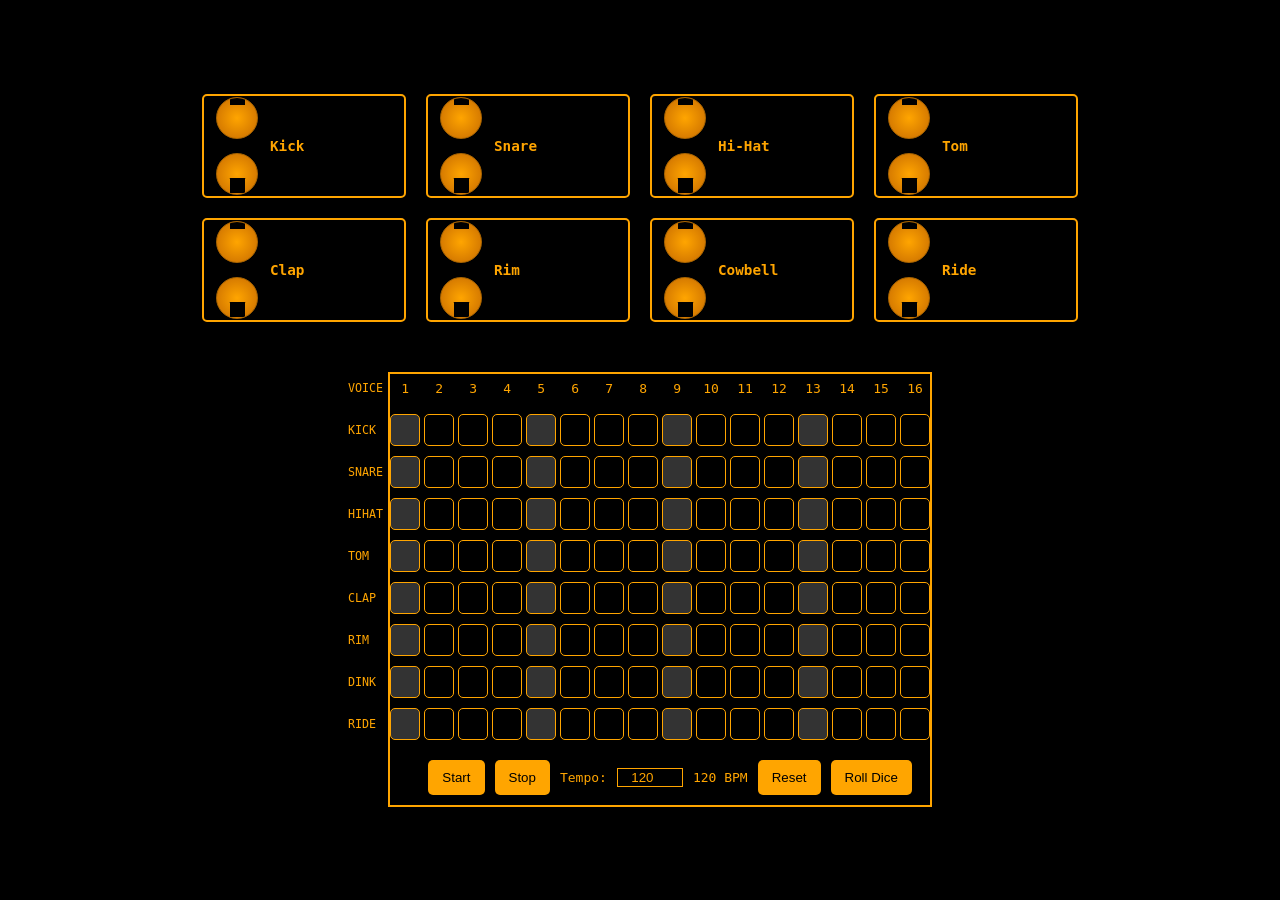
==== drumbox.html @ 077f7d17 "Add files via upload" ====
<!DOCTYPE html>
<html>
<head>
  <title>Drum Machine</title>
  <style>
    body {
      background-color: #000;
      color: #ffa500;
      font-family: monospace;
      margin: 0;
      padding: 0;
      /* Center the entire page content horizontally/vertically */
      display: flex;
      justify-content: center;
      align-items: center;
      min-height: 100vh;
    }

    .container {
      display: flex;
      flex-direction: column;
      /* Center the two main sections (pads, sequencer) vertically */
      align-items: center;
      justify-content: center;
      gap: 50px;
      padding: 20px;
    }

    /* DRUM PADS SECTION */
    .drum-pads {
    display: grid;
    grid-template-columns: repeat(4, 1fr);
    grid-template-rows: repeat(2, 1fr);
    gap: 20px;
    justify-content: center;
  }

    .drum-pad {
      display: flex;
      align-items: center;
      border: 2px solid #ffa500;
      border-radius: 5px;
      background-color: #000;
      cursor: pointer;
      transition: background-color 0.2s ease;
      padding: 10px;
      /* fixed width so they line up nicely; adjust as you like */
      width: 180px;
      height: 80px;
      position: relative;
    }

    .drum-pad:active {
      background-color: #db7000;
    }

    .drum-pad.active {
      background-color: #ff8c00;
      outline: 2px solid #ffa500;
    }

    /* The left-side controls container */
    .pad-controls-left {
      display: flex;
      flex-direction: column;
      align-items: center;
      margin-right: 10px;
      gap: 10px;
    }

    /* The label on the right of the knobs */
    .pad-label {
      font-weight: bold;
      font-size: 1.1em;
      flex: 1; /* push label to the right */
    }

    /* Orange round 'knob' style for range inputs */
    input[type="range"].knob {
      -webkit-appearance: none; /* Remove default slider look */
      width: 40px;
      height: 40px;
      background: radial-gradient(ellipse at center, #ffa500 0%, #cc7000 90%);
      border-radius: 50%;
      transform: rotate(-90deg); /* Make it vertical like a knob */
      overflow: hidden;
      cursor: pointer;
      border: 1px solid #aa6500;
    }
    /* Remove outline on focus */
    input[type="range"].knob:focus {
      outline: none;
    }
    /* Chrome/Safari slider thumb */
    input[type="range"].knob::-webkit-slider-thumb {
      -webkit-appearance: none;
      background: #000;
      width: 0.1px;
      height: 0.1px;
      border-radius: 50%;
      box-shadow: 0 0 0 7px #000; /* small black dot in center */
      cursor: pointer;
    }
    /* Firefox slider thumb */
    input[type="range"].knob::-moz-range-thumb {
      background: #000;
      border: none;
      width: 5px;
      height: 5px;
      border-radius: 50%;
      cursor: pointer;
    }

    /* SEQUENCER WRAPPER*/ 

  
  .sequencer-container-wrapper {
    display: grid;
    grid-template-columns: auto 1fr; /* Left labels and sequencer */
    align-items: left; /* Align rows vertically */
  }


    /* SEQUENCER SECTION */
    .sequencer-container {
      border: 2px solid ;
      display: grid;
      flex-direction: column;
      align-items: center; /* center horizontally within the container */
    }

    /* We'll use grid for step numbers and each sequencer row */
    .step-numbers,
    .sequencer-row {
      display: grid;
      grid-template-columns: repeat(16, 30px);
      gap: 4px;
      justify-content: center;
      margin-bottom: 10px;
    }

    .step-number {
      text-align: center;
      line-height: 30px;
    }

    /* We'll use grid for row labels and each sequenced instrument */
    .inst-labels {
    display: grid;
    grid-template-rows: repeat(9, 32px); /* Match the number of rows */
    align-items: center; /* Align labels vertically */
    gap: 10px;
    padding-right: 5px;
}

.inst-label {
    display: flex;
    align-items: center;
    justify-content: left; /* Centers text horizontally */
    height: 34px; /* Match the row height */
    font-size: 0.9em; /* Adjust text size if needed */

}


    .sequencer-step {
      width: flex;
      height: 30px;
      border: 1px solid #ffa500;
      border-radius: 5px;
      background-color: #000;
      cursor: pointer;
      transition: background-color 0.2s ease;
    }

    .sequencer-step.active {
      background-color: #ff8c00;
    }

    .sequencer-step.strong-beat {
      background-color: #333;
    }
    .sequencer-step.strong-beat.active {
      background-color: #cc6600;
    }

    .sequencer-row-label {
      text-align: right;
      padding-right: 5px;
    }

    /* CONTROL BUTTONS AND TEMPO AREA */
    .controls {
    display: flex;
    justify-content: center;
    gap: 10px; /* Adjust spacing between buttons */
    width: 100%; /* Ensure it spans the container width */
    padding: 10px;
    }



    button {
      background-color: #ffa500;
      color: #000;
      border: none;
      padding: 10px 14px;
      border-radius: 5px;
      cursor: pointer;
      transition: background-color 0.2s ease;
    }
    button:active {
      background-color: #db7000;
    }

    .tempo-control {
      display: flex;
      align-items: center;
      gap: 10px;
    }

    label {
      color: #ffa500;
      font-size: 1em;
    }

    input[type="number"] {
      width: 60px;
      background-color: transparent;
      color: #ffa500;
      border: 1px solid #ffa500;
      text-align: center;
    }
  </style>
</head>
<body>
  <div class="container">
    <!-- DRUM PADS -->
    <div class="drum-pads">
      <!-- 1) Kick -->
      <div class="drum-pad" data-sound="kick">
        <div class="pad-controls-left">
          <input type="range" class="knob volume-knob" min="0" max="1" step="0.01" value="1" title="Kick Volume">
          <input type="range" class="knob pitch-knob" min="0.25" max="4" step="0.01" value="1" title="Kick Pitch">
        </div>
        <div class="pad-label">Kick</div>
      </div>

      <!-- 2) Snare -->
      <div class="drum-pad" data-sound="snare">
        <div class="pad-controls-left">
          <input type="range" class="knob volume-knob" min="0" max="1" step="0.01" value="1" title="Snare Volume">
          <input type="range" class="knob pitch-knob" min="0.25" max="4" step="0.01" value="1" title="Snare Pitch">
        </div>
        <div class="pad-label">Snare</div>
      </div>

      <!-- 3) Hi-Hat -->
      <div class="drum-pad" data-sound="hihat">
        <div class="pad-controls-left">
          <input type="range" class="knob volume-knob" min="0" max="1" step="0.01" value="1" title="Hi-Hat Volume">
          <input type="range" class="knob pitch-knob" min="0.25" max="4" step="0.01" value="1" title="Hi-Hat Pitch">
        </div>
        <div class="pad-label">Hi-Hat</div>
      </div>

      <!-- 4) Tom -->
      <div class="drum-pad" data-sound="tom">
        <div class="pad-controls-left">
          <input type="range" class="knob volume-knob" min="0" max="1" step="0.01" value="1" title="Tom Volume">
          <input type="range" class="knob pitch-knob" min="0.25" max="4" step="0.01" value="1" title="Tom Pitch">
        </div>
        <div class="pad-label">Tom</div>
      </div>

      <!-- 5) Clap -->
      <div class="drum-pad" data-sound="clap">
        <div class="pad-controls-left">
          <input type="range" class="knob volume-knob" min="0" max="1" step="0.01" value="1" title="Clap Volume">
          <input type="range" class="knob pitch-knob" min="0.25" max="4" step="0.01" value="1" title="Clap Pitch">
        </div>
        <div class="pad-label">Clap</div>
      </div>

      <!-- 6) Rim -->
      <div class="drum-pad" data-sound="rim">
        <div class="pad-controls-left">
          <input type="range" class="knob volume-knob" min="0" max="1" step="0.01" value="1" title="Rim Volume">
          <input type="range" class="knob pitch-knob" min="0.25" max="4" step="0.01" value="1" title="Rim Pitch">
        </div>
        <div class="pad-label">Rim</div>
      </div>

      <!-- 7) Cowbell -->
      <div class="drum-pad" data-sound="cowbell">
        <div class="pad-controls-left">
          <input type="range" class="knob volume-knob" min="0" max="1" step="0.01" value="1" title="Cowbell Volume">
          <input type="range" class="knob pitch-knob" min="0.25" max="4" step="0.01" value="1" title="Cowbell Pitch">
        </div>
        <div class="pad-label">Cowbell</div>
      </div>

      <!-- 8) Ride -->
      <div class="drum-pad" data-sound="ride">
        <div class="pad-controls-left">
          <input type="range" class="knob volume-knob" min="0" max="1" step="0.01" value="1" title="Ride Volume">
          <input type="range" class="knob pitch-knob" min="0.25" max="4" step="0.01" value="1" title="Ride Pitch">
        </div>
        <div class="pad-label">Ride</div>
      </div>

    </div>

    <!-- SEQUENCER -->
    <div class="sequencer-container-wrapper">

     <!-- Step inst-labels -->
        
     <div class="inst-labels">
      <!-- 8 ROWS -->
      <div class="inst-label">VOICE</div>
      <div class="inst-label">KICK</div>
      <div class="inst-label">SNARE</div>
      <div class="inst-label">HIHAT</div>
      <div class="inst-label">TOM</div>
      <div class="inst-label">CLAP</div>
      <div class="inst-label">RIM</div>
      <div class="inst-label">DINK</div>
      <div class="inst-label">RIDE</div>
    </div>
    
    <div class="sequencer-container">
      <!-- Step Numbers -->
      <div class="step-numbers">
        <!-- 16 steps -->
        <div class="step-number">1</div>
        <div class="step-number">2</div>
        <div class="step-number">3</div>
        <div class="step-number">4</div>
        <div class="step-number">5</div>
        <div class="step-number">6</div>
        <div class="step-number">7</div>
        <div class="step-number">8</div>
        <div class="step-number">9</div>
        <div class="step-number">10</div>
        <div class="step-number">11</div>
        <div class="step-number">12</div>
        <div class="step-number">13</div>
        <div class="step-number">14</div>
        <div class="step-number">15</div>
        <div class="step-number">16</div>
      </div>

      <!-- Kick row -->
      <div class="sequencer-row">
        <div class="sequencer-step strong-beat" data-sound="kick" data-step="0"></div>
        <div class="sequencer-step" data-sound="kick" data-step="1"></div>
        <div class="sequencer-step" data-sound="kick" data-step="2"></div>
        <div class="sequencer-step" data-sound="kick" data-step="3"></div>
        <div class="sequencer-step strong-beat" data-sound="kick" data-step="4"></div>
        <div class="sequencer-step" data-sound="kick" data-step="5"></div>
        <div class="sequencer-step" data-sound="kick" data-step="6"></div>
        <div class="sequencer-step" data-sound="kick" data-step="7"></div>
        <div class="sequencer-step strong-beat" data-sound="kick" data-step="8"></div>
        <div class="sequencer-step" data-sound="kick" data-step="9"></div>
        <div class="sequencer-step" data-sound="kick" data-step="10"></div>
        <div class="sequencer-step" data-sound="kick" data-step="11"></div>
        <div class="sequencer-step strong-beat" data-sound="kick" data-step="12"></div>
        <div class="sequencer-step" data-sound="kick" data-step="13"></div>
        <div class="sequencer-step" data-sound="kick" data-step="14"></div>
        <div class="sequencer-step" data-sound="kick" data-step="15"></div>
      </div>

      <!-- Snare row -->
      <div class="sequencer-row">
        <div class="sequencer-step strong-beat" data-sound="snare" data-step="0"></div>
        <div class="sequencer-step" data-sound="snare" data-step="1"></div>
        <div class="sequencer-step" data-sound="snare" data-step="2"></div>
        <div class="sequencer-step" data-sound="snare" data-step="3"></div>
        <div class="sequencer-step strong-beat" data-sound="snare" data-step="4"></div>
        <div class="sequencer-step" data-sound="snare" data-step="5"></div>
        <div class="sequencer-step" data-sound="snare" data-step="6"></div>
        <div class="sequencer-step" data-sound="snare" data-step="7"></div>
        <div class="sequencer-step strong-beat" data-sound="snare" data-step="8"></div>
        <div class="sequencer-step" data-sound="snare" data-step="9"></div>
        <div class="sequencer-step" data-sound="snare" data-step="10"></div>
        <div class="sequencer-step" data-sound="snare" data-step="11"></div>
        <div class="sequencer-step strong-beat" data-sound="snare" data-step="12"></div>
        <div class="sequencer-step" data-sound="snare" data-step="13"></div>
        <div class="sequencer-step" data-sound="snare" data-step="14"></div>
        <div class="sequencer-step" data-sound="snare" data-step="15"></div>
      </div>

      <!-- Hi-hat row -->
      <div class="sequencer-row">
        <div class="sequencer-step strong-beat" data-sound="hihat" data-step="0"></div>
        <div class="sequencer-step" data-sound="hihat" data-step="1"></div>
        <div class="sequencer-step" data-sound="hihat" data-step="2"></div>
        <div class="sequencer-step" data-sound="hihat" data-step="3"></div>
        <div class="sequencer-step strong-beat" data-sound="hihat" data-step="4"></div>
        <div class="sequencer-step" data-sound="hihat" data-step="5"></div>
        <div class="sequencer-step" data-sound="hihat" data-step="6"></div>
        <div class="sequencer-step" data-sound="hihat" data-step="7"></div>
        <div class="sequencer-step strong-beat" data-sound="hihat" data-step="8"></div>
        <div class="sequencer-step" data-sound="hihat" data-step="9"></div>
        <div class="sequencer-step" data-sound="hihat" data-step="10"></div>
        <div class="sequencer-step" data-sound="hihat" data-step="11"></div>
        <div class="sequencer-step strong-beat" data-sound="hihat" data-step="12"></div>
        <div class="sequencer-step" data-sound="hihat" data-step="13"></div>
        <div class="sequencer-step" data-sound="hihat" data-step="14"></div>
        <div class="sequencer-step" data-sound="hihat" data-step="15"></div>
      </div>

      <!-- Tom row -->
      <div class="sequencer-row">
        <div class="sequencer-step strong-beat" data-sound="tom" data-step="0"></div>
        <div class="sequencer-step" data-sound="tom" data-step="1"></div>
        <div class="sequencer-step" data-sound="tom" data-step="2"></div>
        <div class="sequencer-step" data-sound="tom" data-step="3"></div>
        <div class="sequencer-step strong-beat" data-sound="tom" data-step="4"></div>
        <div class="sequencer-step" data-sound="tom" data-step="5"></div>
        <div class="sequencer-step" data-sound="tom" data-step="6"></div>
        <div class="sequencer-step" data-sound="tom" data-step="7"></div>
        <div class="sequencer-step strong-beat" data-sound="tom" data-step="8"></div>
        <div class="sequencer-step" data-sound="tom" data-step="9"></div>
        <div class="sequencer-step" data-sound="tom" data-step="10"></div>
        <div class="sequencer-step" data-sound="tom" data-step="11"></div>
        <div class="sequencer-step strong-beat" data-sound="tom" data-step="12"></div>
        <div class="sequencer-step" data-sound="tom" data-step="13"></div>
        <div class="sequencer-step" data-sound="tom" data-step="14"></div>
        <div class="sequencer-step" data-sound="tom" data-step="15"></div>
      </div>

      <!-- Clap row -->
      <div class="sequencer-row">
        <div class="sequencer-step strong-beat" data-sound="clap" data-step="0"></div>
        <div class="sequencer-step" data-sound="clap" data-step="1"></div>
        <div class="sequencer-step" data-sound="clap" data-step="2"></div>
        <div class="sequencer-step" data-sound="clap" data-step="3"></div>
        <div class="sequencer-step strong-beat" data-sound="clap" data-step="4"></div>
        <div class="sequencer-step" data-sound="clap" data-step="5"></div>
        <div class="sequencer-step" data-sound="clap" data-step="6"></div>
        <div class="sequencer-step" data-sound="clap" data-step="7"></div>
        <div class="sequencer-step strong-beat" data-sound="clap" data-step="8"></div>
        <div class="sequencer-step" data-sound="clap" data-step="9"></div>
        <div class="sequencer-step" data-sound="clap" data-step="10"></div>
        <div class="sequencer-step" data-sound="clap" data-step="11"></div>
        <div class="sequencer-step strong-beat" data-sound="clap" data-step="12"></div>
        <div class="sequencer-step" data-sound="clap" data-step="13"></div>
        <div class="sequencer-step" data-sound="clap" data-step="14"></div>
        <div class="sequencer-step" data-sound="clap" data-step="15"></div>
      </div>

      <!-- Rim row -->
      <div class="sequencer-row">
        <div class="sequencer-step strong-beat" data-sound="rim" data-step="0"></div>
        <div class="sequencer-step" data-sound="rim" data-step="1"></div>
        <div class="sequencer-step" data-sound="rim" data-step="2"></div>
        <div class="sequencer-step" data-sound="rim" data-step="3"></div>
        <div class="sequencer-step strong-beat" data-sound="rim" data-step="4"></div>
        <div class="sequencer-step" data-sound="rim" data-step="5"></div>
        <div class="sequencer-step" data-sound="rim" data-step="6"></div>
        <div class="sequencer-step" data-sound="rim" data-step="7"></div>
        <div class="sequencer-step strong-beat" data-sound="rim" data-step="8"></div>
        <div class="sequencer-step" data-sound="rim" data-step="9"></div>
        <div class="sequencer-step" data-sound="rim" data-step="10"></div>
        <div class="sequencer-step" data-sound="rim" data-step="11"></div>
        <div class="sequencer-step strong-beat" data-sound="rim" data-step="12"></div>
        <div class="sequencer-step" data-sound="rim" data-step="13"></div>
        <div class="sequencer-step" data-sound="rim" data-step="14"></div>
        <div class="sequencer-step" data-sound="rim" data-step="15"></div>
      </div>

      <!-- Cowbell row -->
      <div class="sequencer-row">
        <div class="sequencer-step strong-beat" data-sound="cowbell" data-step="0"></div>
        <div class="sequencer-step" data-sound="cowbell" data-step="1"></div>
        <div class="sequencer-step" data-sound="cowbell" data-step="2"></div>
        <div class="sequencer-step" data-sound="cowbell" data-step="3"></div>
        <div class="sequencer-step strong-beat" data-sound="cowbell" data-step="4"></div>
        <div class="sequencer-step" data-sound="cowbell" data-step="5"></div>
        <div class="sequencer-step" data-sound="cowbell" data-step="6"></div>
        <div class="sequencer-step" data-sound="cowbell" data-step="7"></div>
        <div class="sequencer-step strong-beat" data-sound="cowbell" data-step="8"></div>
        <div class="sequencer-step" data-sound="cowbell" data-step="9"></div>
        <div class="sequencer-step" data-sound="cowbell" data-step="10"></div>
        <div class="sequencer-step" data-sound="cowbell" data-step="11"></div>
        <div class="sequencer-step strong-beat" data-sound="cowbell" data-step="12"></div>
        <div class="sequencer-step" data-sound="cowbell" data-step="13"></div>
        <div class="sequencer-step" data-sound="cowbell" data-step="14"></div>
        <div class="sequencer-step" data-sound="cowbell" data-step="15"></div>
      </div>

      <!-- Ride row -->
      <div class="sequencer-row">
        <div class="sequencer-step strong-beat" data-sound="ride" data-step="0"></div>
        <div class="sequencer-step" data-sound="ride" data-step="1"></div>
        <div class="sequencer-step" data-sound="ride" data-step="2"></div>
        <div class="sequencer-step" data-sound="ride" data-step="3"></div>
        <div class="sequencer-step strong-beat" data-sound="ride" data-step="4"></div>
        <div class="sequencer-step" data-sound="ride" data-step="5"></div>
        <div class="sequencer-step" data-sound="ride" data-step="6"></div>
        <div class="sequencer-step" data-sound="ride" data-step="7"></div>
        <div class="sequencer-step strong-beat" data-sound="ride" data-step="8"></div>
        <div class="sequencer-step" data-sound="ride" data-step="9"></div>
        <div class="sequencer-step" data-sound="ride" data-step="10"></div>
        <div class="sequencer-step" data-sound="ride" data-step="11"></div>
        <div class="sequencer-step strong-beat" data-sound="ride" data-step="12"></div>
        <div class="sequencer-step" data-sound="ride" data-step="13"></div>
        <div class="sequencer-step" data-sound="ride" data-step="14"></div>
        <div class="sequencer-step" data-sound="ride" data-step="15"></div>
      </div>

      <!-- CONTROLS -->
      <div class="controls">
        <button id="start">Start</button>
        <button id="stop">Stop</button>
        <div class="tempo-control">
          <label for="tempo">Tempo:</label>
          <input type="number" id="tempo" min="60" max="240" value="120">
          <span id="tempoValue">120 BPM</span>
        </div>
        <button id="reset">Reset</button>
        <button id="randomize">Roll Dice</button>
      </div>
    </div>
  </div>


  <script>
    // Create Audio objects
    const kick = new Audio('./kick.wav');
    const snare = new Audio('./snare.wav');
    const hihat = new Audio('./hihat.wav');
    const tom = new Audio('./tom.wav');
    const clap = new Audio('./clap.wav');
    const rim = new Audio('./rim.wav');
    const cowbell = new Audio('./cowbell.wav');
    const ride = new Audio('./ride.wav');

    // Store each sample's settings (volume + pitch)
    let sampleSettings = {
      kick:    { volume: 1, pitch: 1 },
      snare:   { volume: 1, pitch: 1 },
      hihat:   { volume: 1, pitch: 1 },
      tom:     { volume: 1, pitch: 1 },
      clap:    { volume: 1, pitch: 1 },
      rim:     { volume: 1, pitch: 1 },
      cowbell: { volume: 1, pitch: 1 },
      ride:    { volume: 1, pitch: 1 }
    };

    // Elements
    const drumPads = document.querySelectorAll('.drum-pad');
    const startButton = document.getElementById('start');
    const stopButton = document.getElementById('stop');
    const resetButton = document.getElementById('reset');
    const tempoInput = document.getElementById('tempo');
    const tempoValue = document.getElementById('tempoValue');
    const sequencerSteps = document.querySelectorAll('.sequencer-step');

    // State
    let isPlaying = false;
    let currentStep = 0;
    let intervalId;
    let tempo = 120;

    // Set up pads (click to trigger sound, volume/pitch knob changes)
    drumPads.forEach((pad) => {
      const sound = pad.dataset.sound;
      const volumeKnob = pad.querySelector('.volume-knob');
      const pitchKnob = pad.querySelector('.pitch-knob');

      // Click the pad to play the sample
      pad.addEventListener('click', () => {
        playSound(sound);
        pad.classList.add('active');
        setTimeout(() => pad.classList.remove('active'), 200);
      });

      // Update our sampleSettings on range input
      volumeKnob.addEventListener('input', () => {
        sampleSettings[sound].volume = parseFloat(volumeKnob.value);
      });
      pitchKnob.addEventListener('input', () => {
        sampleSettings[sound].pitch = parseFloat(pitchKnob.value);
      });
    });

    // Toggle steps active on click
    sequencerSteps.forEach(step => {
      step.addEventListener('click', () => {
        step.classList.toggle('active');
      });
    });

    // Core playSound function
    function playSound(sound) {
      let audioEl;
      switch (sound) {
        case 'kick':    audioEl = kick;    break;
        case 'snare':   audioEl = snare;   break;
        case 'hihat':   audioEl = hihat;   break;
        case 'tom':     audioEl = tom;     break;
        case 'clap':    audioEl = clap;    break;
        case 'rim':     audioEl = rim;     break;
        case 'cowbell': audioEl = cowbell; break;
        case 'ride':    audioEl = ride;    break;
      }
      if (!audioEl) return;

      // Reset time, set volume & pitch, play
      audioEl.currentTime = 0;
      audioEl.volume = sampleSettings[sound].volume;
      audioEl.playbackRate = sampleSettings[sound].pitch;
      audioEl.play();
    }

    // Sequencer step function
    function playStep() {
      // Check all steps for the current index
      sequencerSteps.forEach(step => {
        if (parseInt(step.dataset.step) === currentStep) {
          if (step.classList.contains('active')) {
            playSound(step.dataset.sound);
          }
        }
      });
      // Move to next step (0-15)
      currentStep = (currentStep + 1) % 16;
    }

    // Start the sequencer
    function startSequencer() {
      if (!isPlaying) {
        isPlaying = true;
        const interval = (60 / tempo) * 1000 / 4;
        intervalId = setInterval(playStep, interval);
      }
    }

    // Stop the sequencer
    function stopSequencer() {
      clearInterval(intervalId);
      isPlaying = false;
      currentStep = 0;
    }

    // Reset the sequencer (clear all active steps)
    function resetSequencer() {
      sequencerSteps.forEach(step => step.classList.remove('active'));
      currentStep = 0;
    }

// Randomize the sequencer (randomly activate steps)
function randomizeSequencer() {
  sequencerSteps.forEach(step => {
    // Set active state with a 50% chance (adjust as needed)
    if (Math.random() > 0.8) {
      step.classList.add('active');
    } else {
      step.classList.remove('active');
    }
  });
}

    // Start button
    startButton.addEventListener('click', startSequencer);

    // Stop button
    stopButton.addEventListener('click', stopSequencer);

    // Reset button
    resetButton.addEventListener('click', resetSequencer);

    // Randomize button
    const randomizeButton = document.getElementById('randomize');
    randomizeButton.addEventListener('click', randomizeSequencer);


    // Tempo input
    tempoInput.addEventListener('input', () => {
      tempo = parseInt(tempoInput.value);
      tempoValue.textContent = tempo + ' BPM';

      // If playing, reset interval for new tempo
      if (isPlaying) {
        clearInterval(intervalId);
        const interval = (60 / tempo) * 1000 / 4;
        intervalId = setInterval(playStep, interval);
      }
    });

    // Space bar to toggle start/stop
    document.addEventListener('keydown', (e) => {
      if (e.code === 'Space') {
        e.preventDefault();
        if (isPlaying) {
          stopSequencer();
        } else {
          startSequencer();
        }
      }
    });
  </script>
</body>
</html>
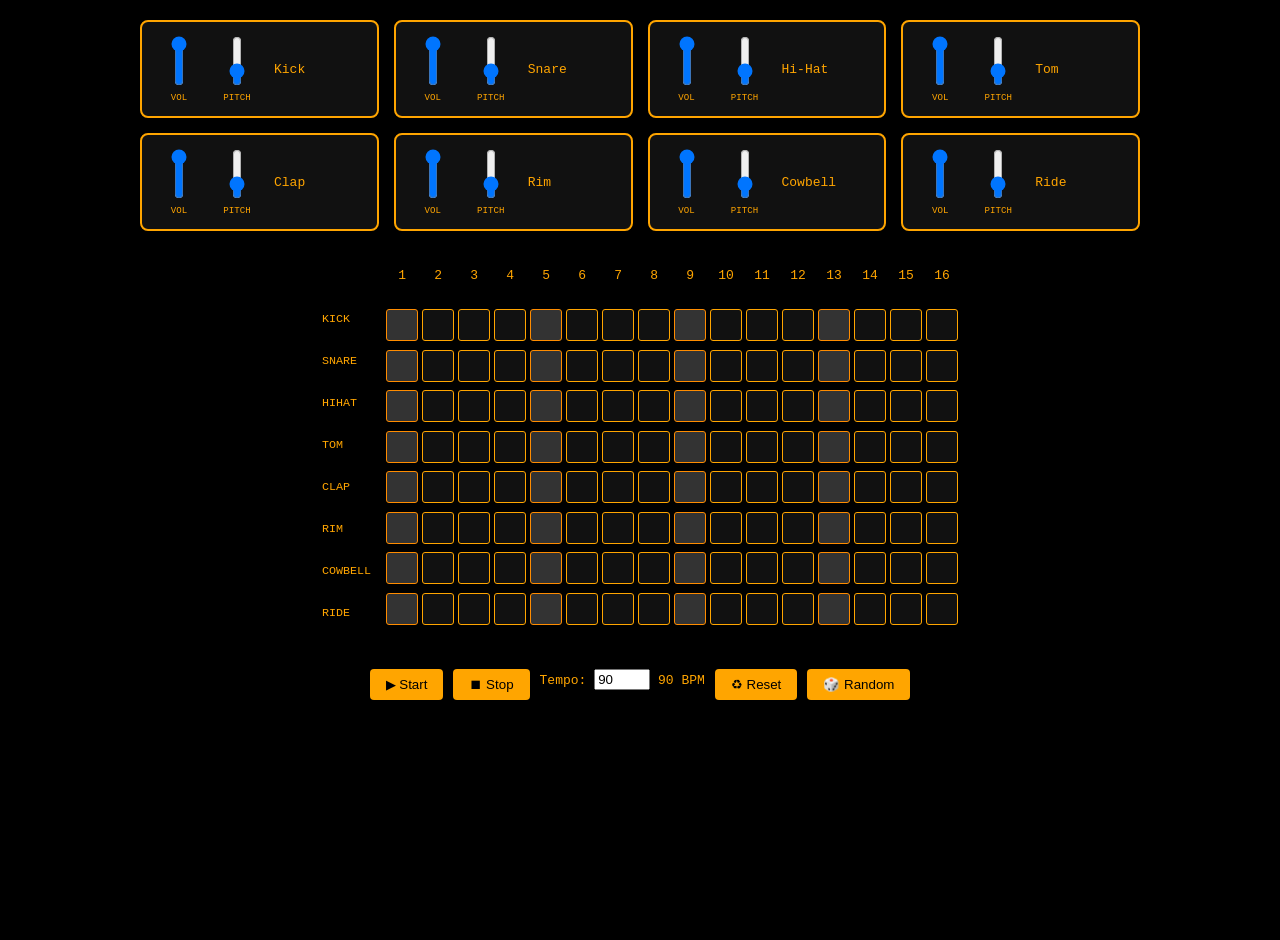
==== commit 4999a65e: "Add files via upload" ====
--- a/drumbox.html
+++ b/drumbox.html
@@ -1,707 +1,706 @@
 <!DOCTYPE html>
 <html>
 <head>
-  <title>Drum Machine</title>
-  <style>
-    body {
-      background-color: #000;
-      color: #ffa500;
-      font-family: monospace;
-      margin: 0;
-      padding: 0;
-      /* Center the entire page content horizontally/vertically */
-      display: flex;
-      justify-content: center;
-      align-items: center;
-      min-height: 100vh;
-    }
-
-    .container {
-      display: flex;
-      flex-direction: column;
-      /* Center the two main sections (pads, sequencer) vertically */
-      align-items: center;
-      justify-content: center;
-      gap: 50px;
-      padding: 20px;
-    }
-
-    /* DRUM PADS SECTION */
-    .drum-pads {
-    display: grid;
-    grid-template-columns: repeat(4, 1fr);
-    grid-template-rows: repeat(2, 1fr);
-    gap: 20px;
-    justify-content: center;
-  }
-
-    .drum-pad {
-      display: flex;
-      align-items: center;
-      border: 2px solid #ffa500;
-      border-radius: 5px;
-      background-color: #000;
-      cursor: pointer;
-      transition: background-color 0.2s ease;
-      padding: 10px;
-      /* fixed width so they line up nicely; adjust as you like */
-      width: 180px;
-      height: 80px;
-      position: relative;
-    }
-
-    .drum-pad:active {
-      background-color: #db7000;
-    }
-
-    .drum-pad.active {
-      background-color: #ff8c00;
-      outline: 2px solid #ffa500;
-    }
-
-    /* The left-side controls container */
-    .pad-controls-left {
-      display: flex;
-      flex-direction: column;
-      align-items: center;
-      margin-right: 10px;
-      gap: 10px;
-    }
-
-    /* The label on the right of the knobs */
-    .pad-label {
-      font-weight: bold;
-      font-size: 1.1em;
-      flex: 1; /* push label to the right */
-    }
-
-    /* Orange round 'knob' style for range inputs */
-    input[type="range"].knob {
-      -webkit-appearance: none; /* Remove default slider look */
-      width: 40px;
-      height: 40px;
-      background: radial-gradient(ellipse at center, #ffa500 0%, #cc7000 90%);
-      border-radius: 50%;
-      transform: rotate(-90deg); /* Make it vertical like a knob */
-      overflow: hidden;
-      cursor: pointer;
-      border: 1px solid #aa6500;
-    }
-    /* Remove outline on focus */
-    input[type="range"].knob:focus {
-      outline: none;
-    }
-    /* Chrome/Safari slider thumb */
-    input[type="range"].knob::-webkit-slider-thumb {
-      -webkit-appearance: none;
-      background: #000;
-      width: 0.1px;
-      height: 0.1px;
-      border-radius: 50%;
-      box-shadow: 0 0 0 7px #000; /* small black dot in center */
-      cursor: pointer;
-    }
-    /* Firefox slider thumb */
-    input[type="range"].knob::-moz-range-thumb {
-      background: #000;
-      border: none;
-      width: 5px;
-      height: 5px;
-      border-radius: 50%;
-      cursor: pointer;
-    }
-
-    /* SEQUENCER WRAPPER*/ 
-
-  
-  .sequencer-container-wrapper {
-    display: grid;
-    grid-template-columns: auto 1fr; /* Left labels and sequencer */
-    align-items: left; /* Align rows vertically */
-  }
-
-
-    /* SEQUENCER SECTION */
-    .sequencer-container {
-      border: 2px solid ;
-      display: grid;
-      flex-direction: column;
-      align-items: center; /* center horizontally within the container */
-    }
-
-    /* We'll use grid for step numbers and each sequencer row */
-    .step-numbers,
-    .sequencer-row {
-      display: grid;
-      grid-template-columns: repeat(16, 30px);
-      gap: 4px;
-      justify-content: center;
-      margin-bottom: 10px;
-    }
-
-    .step-number {
-      text-align: center;
-      line-height: 30px;
-    }
-
-    /* We'll use grid for row labels and each sequenced instrument */
-    .inst-labels {
-    display: grid;
-    grid-template-rows: repeat(9, 32px); /* Match the number of rows */
-    align-items: center; /* Align labels vertically */
-    gap: 10px;
-    padding-right: 5px;
-}
-
-.inst-label {
-    display: flex;
-    align-items: center;
-    justify-content: left; /* Centers text horizontally */
-    height: 34px; /* Match the row height */
-    font-size: 0.9em; /* Adjust text size if needed */
-
-}
-
-
-    .sequencer-step {
-      width: flex;
-      height: 30px;
-      border: 1px solid #ffa500;
-      border-radius: 5px;
-      background-color: #000;
-      cursor: pointer;
-      transition: background-color 0.2s ease;
-    }
-
-    .sequencer-step.active {
-      background-color: #ff8c00;
-    }
-
-    .sequencer-step.strong-beat {
-      background-color: #333;
-    }
-    .sequencer-step.strong-beat.active {
-      background-color: #cc6600;
-    }
-
-    .sequencer-row-label {
-      text-align: right;
-      padding-right: 5px;
-    }
-
-    /* CONTROL BUTTONS AND TEMPO AREA */
-    .controls {
-    display: flex;
-    justify-content: center;
-    gap: 10px; /* Adjust spacing between buttons */
-    width: 100%; /* Ensure it spans the container width */
-    padding: 10px;
-    }
-
-
-
-    button {
-      background-color: #ffa500;
-      color: #000;
-      border: none;
-      padding: 10px 14px;
-      border-radius: 5px;
-      cursor: pointer;
-      transition: background-color 0.2s ease;
-    }
-    button:active {
-      background-color: #db7000;
-    }
-
-    .tempo-control {
-      display: flex;
-      align-items: center;
-      gap: 10px;
-    }
-
-    label {
-      color: #ffa500;
-      font-size: 1em;
-    }
-
-    input[type="number"] {
-      width: 60px;
-      background-color: transparent;
-      color: #ffa500;
-      border: 1px solid #ffa500;
-      text-align: center;
-    }
-  </style>
+    <title>Drum Machine - Web Audio API</title>
+    <meta charset="utf-8" name="viewport" content="width=device-width, initial-scale=1.0">
+    <style>
+        /* Same CSS as before */
+        body { 
+            background-color: #000; 
+            color: #ffa500; 
+            font-family: monospace; 
+            margin: 0; 
+            padding: 20px; 
+            display: flex; 
+            justify-content: center; 
+            min-height: 100vh; 
+        }
+        .container { 
+            display: flex; 
+            flex-direction: column; 
+            align-items: center; 
+            gap: 30px; 
+            max-width: 1000px; 
+            width: 100%; 
+        }
+        .drum-pads { 
+            display: grid; 
+            grid-template-columns: repeat(4, 1fr); 
+            gap: 15px; 
+            width: 100%; 
+        }
+        .drum-pad { 
+            display: flex; 
+            align-items: center; 
+            border: 2px solid #ffa500; 
+            border-radius: 8px; 
+            padding: 12px; 
+            background: #111; 
+            cursor: pointer; 
+            transition: transform 0.1s; 
+        }
+        .drum-pad:active { 
+            transform: scale(0.95); 
+        }
+        .pad-controls-left { 
+            display: flex; 
+            gap: 8px; 
+            margin-right: 12px; 
+        }
+        .knob-container { 
+            position: relative; 
+            width: 50px; 
+            height: 70px; 
+            display: flex; 
+            flex-direction: column; 
+            align-items: center; 
+        }
+        .knob-label { 
+            font-size: 0.7em; 
+            color: #ffa500; 
+            margin-top: 4px; 
+            text-align: center; 
+        }
+        input[type="range"].vertical { 
+            -webkit-appearance: slider-vertical; 
+            width: 30px; 
+            height: 50px; 
+            background: transparent; 
+            cursor: pointer; 
+        }
+        .sequencer-container-wrapper { 
+            display: grid; 
+            grid-template-columns: auto 2fr; 
+            width: auto; 
+            overflow-x: auto; 
+        }
+        .inst-labels { 
+            display: grid; 
+            grid-template-rows: repeat(9, 32px); 
+            align-items: center; 
+            gap: 10px; 
+            padding-right: 15px; 
+        }
+        .inst-label { 
+            height: 34px; 
+            display: flex; 
+            align-items: center; 
+            font-size: 0.9em; 
+        }
+        .sequencer-container { 
+            display: grid; 
+            gap: 4px; 
+        }
+        .step-numbers {
+            display: grid; 
+            grid-template-columns: repeat(16, 32px); 
+            gap: 4px; 
+            margin-bottom: 10px; 
+        }
+        .step-number { 
+            text-align: center; 
+            line-height: 30px; 
+        }
+        .sequencer-row { 
+            display: grid; 
+            grid-template-columns: repeat(16, 32px); 
+            gap: 4px; 
+        }
+        .sequencer-step { 
+            width: 30px; 
+            height: 30px; 
+            border: 1px solid #ffa500; 
+            border-radius: 3px; 
+            background: #111; 
+            cursor: pointer; 
+            transition: all 0.1s; 
+        }
+        .sequencer-step.active { 
+            background: #ff8c00; 
+        }
+        .sequencer-step.current { 
+            box-shadow: 0 0 10px #ffa500; 
+            transform: scale(1.1); 
+        }
+        .step-number.current { 
+            color: #ff4500; 
+            font-weight: bold; 
+        }
+        /* Strong beat styling */
+        .sequencer-step.strong-beat {
+            background-color: #333;
+            border-color: #ff8c00;
+        }
+        .sequencer-step.strong-beat.active {
+            background-color: #cc6600;
+        }
+        .controls { 
+            display: flex; 
+            flex-wrap: wrap; 
+            gap: 10px; 
+            justify-content: center; 
+            width: 100%; 
+            padding: 10px; 
+        }
+        button { 
+            background: #ffa500; 
+            color: #000; 
+            border: none; 
+            padding: 8px 16px; 
+            border-radius: 4px; 
+            cursor: pointer; 
+            transition: opacity 0.2s; 
+        }
+        button:active { 
+            opacity: 0.8; 
+        }
+        @media (max-width: 768px) { 
+            .drum-pads { grid-template-columns: repeat(2, 1fr); } 
+            .drum-pad { padding: 8px; } 
+            .knob-container { width: 40px; } 
+            .sequencer-container-wrapper { transform: scale(0.95); } 
+        }
+    </style>
 </head>
+
 <body>
-  <div class="container">
-    <!-- DRUM PADS -->
-    <div class="drum-pads">
-      <!-- 1) Kick -->
-      <div class="drum-pad" data-sound="kick">
-        <div class="pad-controls-left">
-          <input type="range" class="knob volume-knob" min="0" max="1" step="0.01" value="1" title="Kick Volume">
-          <input type="range" class="knob pitch-knob" min="0.25" max="4" step="0.01" value="1" title="Kick Pitch">
+    <div class="container">
+        <!-- DRUM PADS -->
+        <div class="drum-pads">
+            <!-- Kick -->
+            <div class="drum-pad" data-sound="kick">
+                <div class="pad-controls-left">
+                    <div class="knob-container">
+                        <input type="range" class="vertical volume-knob" min="0" max="1" step="0.01" value="1">
+                        <div class="knob-label">VOL</div>
+                    </div>
+                    <div class="knob-container">
+                        <input type="range" class="vertical pitch-knob" min="0.25" max="4" step="0.01" value="1">
+                        <div class="knob-label">PITCH</div>
+                    </div>
+                </div>
+                <div class="pad-label">Kick</div>
+            </div>
+
+            <!-- Snare -->
+            <div class="drum-pad" data-sound="snare">
+                <div class="pad-controls-left">
+                    <div class="knob-container">
+                        <input type="range" class="vertical volume-knob" min="0" max="1" step="0.01" value="1">
+                        <div class="knob-label">VOL</div>
+                    </div>
+                    <div class="knob-container">
+                        <input type="range" class="vertical pitch-knob" min="0.25" max="4" step="0.01" value="1">
+                        <div class="knob-label">PITCH</div>
+                    </div>
+                </div>
+                <div class="pad-label">Snare</div>
+            </div>
+
+            <!-- Hi-Hat -->
+            <div class="drum-pad" data-sound="hihat">
+                <div class="pad-controls-left">
+                    <div class="knob-container">
+                        <input type="range" class="vertical volume-knob" min="0" max="1" step="0.01" value="1">
+                        <div class="knob-label">VOL</div>
+                    </div>
+                    <div class="knob-container">
+                        <input type="range" class="vertical pitch-knob" min="0.25" max="4" step="0.01" value="1">
+                        <div class="knob-label">PITCH</div>
+                    </div>
+                </div>
+                <div class="pad-label">Hi-Hat</div>
+            </div>
+
+            <!-- Tom -->
+            <div class="drum-pad" data-sound="tom">
+                <div class="pad-controls-left">
+                    <div class="knob-container">
+                        <input type="range" class="vertical volume-knob" min="0" max="1" step="0.01" value="1">
+                        <div class="knob-label">VOL</div>
+                    </div>
+                    <div class="knob-container">
+                        <input type="range" class="vertical pitch-knob" min="0.25" max="4" step="0.01" value="1">
+                        <div class="knob-label">PITCH</div>
+                    </div>
+                </div>
+                <div class="pad-label">Tom</div>
+            </div>
+
+            <!-- Clap -->
+            <div class="drum-pad" data-sound="clap">
+                <div class="pad-controls-left">
+                    <div class="knob-container">
+                        <input type="range" class="vertical volume-knob" min="0" max="1" step="0.01" value="1">
+                        <div class="knob-label">VOL</div>
+                    </div>
+                    <div class="knob-container">
+                        <input type="range" class="vertical pitch-knob" min="0.25" max="4" step="0.01" value="1">
+                        <div class="knob-label">PITCH</div>
+                    </div>
+                </div>
+                <div class="pad-label">Clap</div>
+            </div>
+
+            <!-- Rim -->
+            <div class="drum-pad" data-sound="rim">
+                <div class="pad-controls-left">
+                    <div class="knob-container">
+                        <input type="range" class="vertical volume-knob" min="0" max="1" step="0.01" value="1">
+                        <div class="knob-label">VOL</div>
+                    </div>
+                    <div class="knob-container">
+                        <input type="range" class="vertical pitch-knob" min="0.25" max="4" step="0.01" value="1">
+                        <div class="knob-label">PITCH</div>
+                    </div>
+                </div>
+                <div class="pad-label">Rim</div>
+            </div>
+
+            <!-- Cowbell -->
+            <div class="drum-pad" data-sound="cowbell">
+                <div class="pad-controls-left">
+                    <div class="knob-container">
+                        <input type="range" class="vertical volume-knob" min="0" max="1" step="0.01" value="1">
+                        <div class="knob-label">VOL</div>
+                    </div>
+                    <div class="knob-container">
+                        <input type="range" class="vertical pitch-knob" min="0.25" max="4" step="0.01" value="1">
+                        <div class="knob-label">PITCH</div>
+                    </div>
+                </div>
+                <div class="pad-label">Cowbell</div>
+            </div>
+
+            <!-- Ride -->
+            <div class="drum-pad" data-sound="ride">
+                <div class="pad-controls-left">
+                    <div class="knob-container">
+                        <input type="range" class="vertical volume-knob" min="0" max="1" step="0.01" value="1">
+                        <div class="knob-label">VOL</div>
+                    </div>
+                    <div class="knob-container">
+                        <input type="range" class="vertical pitch-knob" min="0.25" max="4" step="0.01" value="1">
+                        <div class="knob-label">PITCH</div>
+                    </div>
+                </div>
+                <div class="pad-label">Ride</div>
+            </div>
         </div>
-        <div class="pad-label">Kick</div>
-      </div>
-
-      <!-- 2) Snare -->
-      <div class="drum-pad" data-sound="snare">
-        <div class="pad-controls-left">
-          <input type="range" class="knob volume-knob" min="0" max="1" step="0.01" value="1" title="Snare Volume">
-          <input type="range" class="knob pitch-knob" min="0.25" max="4" step="0.01" value="1" title="Snare Pitch">
+
+        <!-- SEQUENCER -->
+        <div class="sequencer-container-wrapper">
+            <div class="inst-labels">
+                <div class="inst-label"> </div>
+                <div class="inst-label">KICK</div>
+                <div class="inst-label">SNARE</div>
+                <div class="inst-label">HIHAT</div>
+                <div class="inst-label">TOM</div>
+                <div class="inst-label">CLAP</div>
+                <div class="inst-label">RIM</div>
+                <div class="inst-label">COWBELL</div>
+                <div class="inst-label">RIDE</div>
+            </div>
+
+            <div class="sequencer-container">
+                <div class="step-numbers">
+                    <div class="step-number">1</div>
+                    <div class="step-number">2</div>
+                    <div class="step-number">3</div>
+                    <div class="step-number">4</div>
+                    <div class="step-number">5</div>
+                    <div class="step-number">6</div>
+                    <div class="step-number">7</div>
+                    <div class="step-number">8</div>
+                    <div class="step-number">9</div>
+                    <div class="step-number">10</div>
+                    <div class="step-number">11</div>
+                    <div class="step-number">12</div>
+                    <div class="step-number">13</div>
+                    <div class="step-number">14</div>
+                    <div class="step-number">15</div>
+                    <div class="step-number">16</div>
+                </div>
+
+                <!-- Each row is data-sound=[sampleName], with 16 steps -->
+                <div class="sequencer-row" data-sound="kick">
+                    <div class="sequencer-step strong-beat" data-step="0"></div>
+                    <div class="sequencer-step" data-step="1"></div>
+                    <div class="sequencer-step" data-step="2"></div>
+                    <div class="sequencer-step" data-step="3"></div>
+                    <div class="sequencer-step strong-beat" data-step="4"></div>
+                    <div class="sequencer-step" data-step="5"></div>
+                    <div class="sequencer-step" data-step="6"></div>
+                    <div class="sequencer-step" data-step="7"></div>
+                    <div class="sequencer-step strong-beat" data-step="8"></div>
+                    <div class="sequencer-step" data-step="9"></div>
+                    <div class="sequencer-step" data-step="10"></div>
+                    <div class="sequencer-step" data-step="11"></div>
+                    <div class="sequencer-step strong-beat" data-step="12"></div>
+                    <div class="sequencer-step" data-step="13"></div>
+                    <div class="sequencer-step" data-step="14"></div>
+                    <div class="sequencer-step" data-step="15"></div>
+                </div>
+                <div class="sequencer-row" data-sound="snare">
+                    <div class="sequencer-step strong-beat" data-step="0"></div>
+                    <div class="sequencer-step" data-step="1"></div>
+                    <div class="sequencer-step" data-step="2"></div>
+                    <div class="sequencer-step" data-step="3"></div>
+                    <div class="sequencer-step strong-beat" data-step="4"></div>
+                    <div class="sequencer-step" data-step="5"></div>
+                    <div class="sequencer-step" data-step="6"></div>
+                    <div class="sequencer-step" data-step="7"></div>
+                    <div class="sequencer-step strong-beat" data-step="8"></div>
+                    <div class="sequencer-step" data-step="9"></div>
+                    <div class="sequencer-step" data-step="10"></div>
+                    <div class="sequencer-step" data-step="11"></div>
+                    <div class="sequencer-step strong-beat" data-step="12"></div>
+                    <div class="sequencer-step" data-step="13"></div>
+                    <div class="sequencer-step" data-step="14"></div>
+                    <div class="sequencer-step" data-step="15"></div>
+                </div>
+                <div class="sequencer-row" data-sound="hihat">
+                    <div class="sequencer-step strong-beat" data-step="0"></div>
+                    <div class="sequencer-step" data-step="1"></div>
+                    <div class="sequencer-step" data-step="2"></div>
+                    <div class="sequencer-step" data-step="3"></div>
+                    <div class="sequencer-step strong-beat" data-step="4"></div>
+                    <div class="sequencer-step" data-step="5"></div>
+                    <div class="sequencer-step" data-step="6"></div>
+                    <div class="sequencer-step" data-step="7"></div>
+                    <div class="sequencer-step strong-beat" data-step="8"></div>
+                    <div class="sequencer-step" data-step="9"></div>
+                    <div class="sequencer-step" data-step="10"></div>
+                    <div class="sequencer-step" data-step="11"></div>
+                    <div class="sequencer-step strong-beat" data-step="12"></div>
+                    <div class="sequencer-step" data-step="13"></div>
+                    <div class="sequencer-step" data-step="14"></div>
+                    <div class="sequencer-step" data-step="15"></div>
+                </div>
+                <div class="sequencer-row" data-sound="tom">
+                    <div class="sequencer-step strong-beat" data-step="0"></div>
+                    <div class="sequencer-step" data-step="1"></div>
+                    <div class="sequencer-step" data-step="2"></div>
+                    <div class="sequencer-step" data-step="3"></div>
+                    <div class="sequencer-step strong-beat" data-step="4"></div>
+                    <div class="sequencer-step" data-step="5"></div>
+                    <div class="sequencer-step" data-step="6"></div>
+                    <div class="sequencer-step" data-step="7"></div>
+                    <div class="sequencer-step strong-beat" data-step="8"></div>
+                    <div class="sequencer-step" data-step="9"></div>
+                    <div class="sequencer-step" data-step="10"></div>
+                    <div class="sequencer-step" data-step="11"></div>
+                    <div class="sequencer-step strong-beat" data-step="12"></div>
+                    <div class="sequencer-step" data-step="13"></div>
+                    <div class="sequencer-step" data-step="14"></div>
+                    <div class="sequencer-step" data-step="15"></div>
+                </div>
+                <div class="sequencer-row" data-sound="clap">
+                    <div class="sequencer-step strong-beat" data-step="0"></div>
+                    <div class="sequencer-step" data-step="1"></div>
+                    <div class="sequencer-step" data-step="2"></div>
+                    <div class="sequencer-step" data-step="3"></div>
+                    <div class="sequencer-step strong-beat" data-step="4"></div>
+                    <div class="sequencer-step" data-step="5"></div>
+                    <div class="sequencer-step" data-step="6"></div>
+                    <div class="sequencer-step" data-step="7"></div>
+                    <div class="sequencer-step strong-beat" data-step="8"></div>
+                    <div class="sequencer-step" data-step="9"></div>
+                    <div class="sequencer-step" data-step="10"></div>
+                    <div class="sequencer-step" data-step="11"></div>
+                    <div class="sequencer-step strong-beat" data-step="12"></div>
+                    <div class="sequencer-step" data-step="13"></div>
+                    <div class="sequencer-step" data-step="14"></div>
+                    <div class="sequencer-step" data-step="15"></div>
+                </div>
+                <div class="sequencer-row" data-sound="rim">
+                    <div class="sequencer-step strong-beat" data-step="0"></div>
+                    <div class="sequencer-step" data-step="1"></div>
+                    <div class="sequencer-step" data-step="2"></div>
+                    <div class="sequencer-step" data-step="3"></div>
+                    <div class="sequencer-step strong-beat" data-step="4"></div>
+                    <div class="sequencer-step" data-step="5"></div>
+                    <div class="sequencer-step" data-step="6"></div>
+                    <div class="sequencer-step" data-step="7"></div>
+                    <div class="sequencer-step strong-beat" data-step="8"></div>
+                    <div class="sequencer-step" data-step="9"></div>
+                    <div class="sequencer-step" data-step="10"></div>
+                    <div class="sequencer-step" data-step="11"></div>
+                    <div class="sequencer-step strong-beat" data-step="12"></div>
+                    <div class="sequencer-step" data-step="13"></div>
+                    <div class="sequencer-step" data-step="14"></div>
+                    <div class="sequencer-step" data-step="15"></div>
+                </div>
+                <div class="sequencer-row" data-sound="cowbell">
+                    <div class="sequencer-step strong-beat" data-step="0"></div>
+                    <div class="sequencer-step" data-step="1"></div>
+                    <div class="sequencer-step" data-step="2"></div>
+                    <div class="sequencer-step" data-step="3"></div>
+                    <div class="sequencer-step strong-beat" data-step="4"></div>
+                    <div class="sequencer-step" data-step="5"></div>
+                    <div class="sequencer-step" data-step="6"></div>
+                    <div class="sequencer-step" data-step="7"></div>
+                    <div class="sequencer-step strong-beat" data-step="8"></div>
+                    <div class="sequencer-step" data-step="9"></div>
+                    <div class="sequencer-step" data-step="10"></div>
+                    <div class="sequencer-step" data-step="11"></div>
+                    <div class="sequencer-step strong-beat" data-step="12"></div>
+                    <div class="sequencer-step" data-step="13"></div>
+                    <div class="sequencer-step" data-step="14"></div>
+                    <div class="sequencer-step" data-step="15"></div>
+                </div>
+                <div class="sequencer-row" data-sound="ride">
+                    <div class="sequencer-step strong-beat" data-step="0"></div>
+                    <div class="sequencer-step" data-step="1"></div>
+                    <div class="sequencer-step" data-step="2"></div>
+                    <div class="sequencer-step" data-step="3"></div>
+                    <div class="sequencer-step strong-beat" data-step="4"></div>
+                    <div class="sequencer-step" data-step="5"></div>
+                    <div class="sequencer-step" data-step="6"></div>
+                    <div class="sequencer-step" data-step="7"></div>
+                    <div class="sequencer-step strong-beat" data-step="8"></div>
+                    <div class="sequencer-step" data-step="9"></div>
+                    <div class="sequencer-step" data-step="10"></div>
+                    <div class="sequencer-step" data-step="11"></div>
+                    <div class="sequencer-step strong-beat" data-step="12"></div>
+                    <div class="sequencer-step" data-step="13"></div>
+                    <div class="sequencer-step" data-step="14"></div>
+                    <div class="sequencer-step" data-step="15"></div>
+                </div>
+            </div>
         </div>
-        <div class="pad-label">Snare</div>
-      </div>
-
-      <!-- 3) Hi-Hat -->
-      <div class="drum-pad" data-sound="hihat">
-        <div class="pad-controls-left">
-          <input type="range" class="knob volume-knob" min="0" max="1" step="0.01" value="1" title="Hi-Hat Volume">
-          <input type="range" class="knob pitch-knob" min="0.25" max="4" step="0.01" value="1" title="Hi-Hat Pitch">
+
+        <!-- Controls -->
+        <div class="controls">
+            <button id="start">▶ Start</button>
+            <button id="stop">⏹ Stop</button>
+            <div class="tempo-control">
+                <label for="tempo">Tempo:</label>
+                <input type="number" id="tempo" min="60" max="240" value="90">
+                <span id="tempoValue">90 BPM</span>
+            </div>
+            <button id="reset">♻ Reset</button>
+            <button id="randomize">🎲 Random</button>
         </div>
-        <div class="pad-label">Hi-Hat</div>
-      </div>
-
-      <!-- 4) Tom -->
-      <div class="drum-pad" data-sound="tom">
-        <div class="pad-controls-left">
-          <input type="range" class="knob volume-knob" min="0" max="1" step="0.01" value="1" title="Tom Volume">
-          <input type="range" class="knob pitch-knob" min="0.25" max="4" step="0.01" value="1" title="Tom Pitch">
-        </div>
-        <div class="pad-label">Tom</div>
-      </div>
-
-      <!-- 5) Clap -->
-      <div class="drum-pad" data-sound="clap">
-        <div class="pad-controls-left">
-          <input type="range" class="knob volume-knob" min="0" max="1" step="0.01" value="1" title="Clap Volume">
-          <input type="range" class="knob pitch-knob" min="0.25" max="4" step="0.01" value="1" title="Clap Pitch">
-        </div>
-        <div class="pad-label">Clap</div>
-      </div>
-
-      <!-- 6) Rim -->
-      <div class="drum-pad" data-sound="rim">
-        <div class="pad-controls-left">
-          <input type="range" class="knob volume-knob" min="0" max="1" step="0.01" value="1" title="Rim Volume">
-          <input type="range" class="knob pitch-knob" min="0.25" max="4" step="0.01" value="1" title="Rim Pitch">
-        </div>
-        <div class="pad-label">Rim</div>
-      </div>
-
-      <!-- 7) Cowbell -->
-      <div class="drum-pad" data-sound="cowbell">
-        <div class="pad-controls-left">
-          <input type="range" class="knob volume-knob" min="0" max="1" step="0.01" value="1" title="Cowbell Volume">
-          <input type="range" class="knob pitch-knob" min="0.25" max="4" step="0.01" value="1" title="Cowbell Pitch">
-        </div>
-        <div class="pad-label">Cowbell</div>
-      </div>
-
-      <!-- 8) Ride -->
-      <div class="drum-pad" data-sound="ride">
-        <div class="pad-controls-left">
-          <input type="range" class="knob volume-knob" min="0" max="1" step="0.01" value="1" title="Ride Volume">
-          <input type="range" class="knob pitch-knob" min="0.25" max="4" step="0.01" value="1" title="Ride Pitch">
-        </div>
-        <div class="pad-label">Ride</div>
-      </div>
-
     </div>
 
-    <!-- SEQUENCER -->
-    <div class="sequencer-container-wrapper">
-
-     <!-- Step inst-labels -->
-        
-     <div class="inst-labels">
-      <!-- 8 ROWS -->
-      <div class="inst-label">VOICE</div>
-      <div class="inst-label">KICK</div>
-      <div class="inst-label">SNARE</div>
-      <div class="inst-label">HIHAT</div>
-      <div class="inst-label">TOM</div>
-      <div class="inst-label">CLAP</div>
-      <div class="inst-label">RIM</div>
-      <div class="inst-label">DINK</div>
-      <div class="inst-label">RIDE</div>
-    </div>
-    
-    <div class="sequencer-container">
-      <!-- Step Numbers -->
-      <div class="step-numbers">
-        <!-- 16 steps -->
-        <div class="step-number">1</div>
-        <div class="step-number">2</div>
-        <div class="step-number">3</div>
-        <div class="step-number">4</div>
-        <div class="step-number">5</div>
-        <div class="step-number">6</div>
-        <div class="step-number">7</div>
-        <div class="step-number">8</div>
-        <div class="step-number">9</div>
-        <div class="step-number">10</div>
-        <div class="step-number">11</div>
-        <div class="step-number">12</div>
-        <div class="step-number">13</div>
-        <div class="step-number">14</div>
-        <div class="step-number">15</div>
-        <div class="step-number">16</div>
-      </div>
-
-      <!-- Kick row -->
-      <div class="sequencer-row">
-        <div class="sequencer-step strong-beat" data-sound="kick" data-step="0"></div>
-        <div class="sequencer-step" data-sound="kick" data-step="1"></div>
-        <div class="sequencer-step" data-sound="kick" data-step="2"></div>
-        <div class="sequencer-step" data-sound="kick" data-step="3"></div>
-        <div class="sequencer-step strong-beat" data-sound="kick" data-step="4"></div>
-        <div class="sequencer-step" data-sound="kick" data-step="5"></div>
-        <div class="sequencer-step" data-sound="kick" data-step="6"></div>
-        <div class="sequencer-step" data-sound="kick" data-step="7"></div>
-        <div class="sequencer-step strong-beat" data-sound="kick" data-step="8"></div>
-        <div class="sequencer-step" data-sound="kick" data-step="9"></div>
-        <div class="sequencer-step" data-sound="kick" data-step="10"></div>
-        <div class="sequencer-step" data-sound="kick" data-step="11"></div>
-        <div class="sequencer-step strong-beat" data-sound="kick" data-step="12"></div>
-        <div class="sequencer-step" data-sound="kick" data-step="13"></div>
-        <div class="sequencer-step" data-sound="kick" data-step="14"></div>
-        <div class="sequencer-step" data-sound="kick" data-step="15"></div>
-      </div>
-
-      <!-- Snare row -->
-      <div class="sequencer-row">
-        <div class="sequencer-step strong-beat" data-sound="snare" data-step="0"></div>
-        <div class="sequencer-step" data-sound="snare" data-step="1"></div>
-        <div class="sequencer-step" data-sound="snare" data-step="2"></div>
-        <div class="sequencer-step" data-sound="snare" data-step="3"></div>
-        <div class="sequencer-step strong-beat" data-sound="snare" data-step="4"></div>
-        <div class="sequencer-step" data-sound="snare" data-step="5"></div>
-        <div class="sequencer-step" data-sound="snare" data-step="6"></div>
-        <div class="sequencer-step" data-sound="snare" data-step="7"></div>
-        <div class="sequencer-step strong-beat" data-sound="snare" data-step="8"></div>
-        <div class="sequencer-step" data-sound="snare" data-step="9"></div>
-        <div class="sequencer-step" data-sound="snare" data-step="10"></div>
-        <div class="sequencer-step" data-sound="snare" data-step="11"></div>
-        <div class="sequencer-step strong-beat" data-sound="snare" data-step="12"></div>
-        <div class="sequencer-step" data-sound="snare" data-step="13"></div>
-        <div class="sequencer-step" data-sound="snare" data-step="14"></div>
-        <div class="sequencer-step" data-sound="snare" data-step="15"></div>
-      </div>
-
-      <!-- Hi-hat row -->
-      <div class="sequencer-row">
-        <div class="sequencer-step strong-beat" data-sound="hihat" data-step="0"></div>
-        <div class="sequencer-step" data-sound="hihat" data-step="1"></div>
-        <div class="sequencer-step" data-sound="hihat" data-step="2"></div>
-        <div class="sequencer-step" data-sound="hihat" data-step="3"></div>
-        <div class="sequencer-step strong-beat" data-sound="hihat" data-step="4"></div>
-        <div class="sequencer-step" data-sound="hihat" data-step="5"></div>
-        <div class="sequencer-step" data-sound="hihat" data-step="6"></div>
-        <div class="sequencer-step" data-sound="hihat" data-step="7"></div>
-        <div class="sequencer-step strong-beat" data-sound="hihat" data-step="8"></div>
-        <div class="sequencer-step" data-sound="hihat" data-step="9"></div>
-        <div class="sequencer-step" data-sound="hihat" data-step="10"></div>
-        <div class="sequencer-step" data-sound="hihat" data-step="11"></div>
-        <div class="sequencer-step strong-beat" data-sound="hihat" data-step="12"></div>
-        <div class="sequencer-step" data-sound="hihat" data-step="13"></div>
-        <div class="sequencer-step" data-sound="hihat" data-step="14"></div>
-        <div class="sequencer-step" data-sound="hihat" data-step="15"></div>
-      </div>
-
-      <!-- Tom row -->
-      <div class="sequencer-row">
-        <div class="sequencer-step strong-beat" data-sound="tom" data-step="0"></div>
-        <div class="sequencer-step" data-sound="tom" data-step="1"></div>
-        <div class="sequencer-step" data-sound="tom" data-step="2"></div>
-        <div class="sequencer-step" data-sound="tom" data-step="3"></div>
-        <div class="sequencer-step strong-beat" data-sound="tom" data-step="4"></div>
-        <div class="sequencer-step" data-sound="tom" data-step="5"></div>
-        <div class="sequencer-step" data-sound="tom" data-step="6"></div>
-        <div class="sequencer-step" data-sound="tom" data-step="7"></div>
-        <div class="sequencer-step strong-beat" data-sound="tom" data-step="8"></div>
-        <div class="sequencer-step" data-sound="tom" data-step="9"></div>
-        <div class="sequencer-step" data-sound="tom" data-step="10"></div>
-        <div class="sequencer-step" data-sound="tom" data-step="11"></div>
-        <div class="sequencer-step strong-beat" data-sound="tom" data-step="12"></div>
-        <div class="sequencer-step" data-sound="tom" data-step="13"></div>
-        <div class="sequencer-step" data-sound="tom" data-step="14"></div>
-        <div class="sequencer-step" data-sound="tom" data-step="15"></div>
-      </div>
-
-      <!-- Clap row -->
-      <div class="sequencer-row">
-        <div class="sequencer-step strong-beat" data-sound="clap" data-step="0"></div>
-        <div class="sequencer-step" data-sound="clap" data-step="1"></div>
-        <div class="sequencer-step" data-sound="clap" data-step="2"></div>
-        <div class="sequencer-step" data-sound="clap" data-step="3"></div>
-        <div class="sequencer-step strong-beat" data-sound="clap" data-step="4"></div>
-        <div class="sequencer-step" data-sound="clap" data-step="5"></div>
-        <div class="sequencer-step" data-sound="clap" data-step="6"></div>
-        <div class="sequencer-step" data-sound="clap" data-step="7"></div>
-        <div class="sequencer-step strong-beat" data-sound="clap" data-step="8"></div>
-        <div class="sequencer-step" data-sound="clap" data-step="9"></div>
-        <div class="sequencer-step" data-sound="clap" data-step="10"></div>
-        <div class="sequencer-step" data-sound="clap" data-step="11"></div>
-        <div class="sequencer-step strong-beat" data-sound="clap" data-step="12"></div>
-        <div class="sequencer-step" data-sound="clap" data-step="13"></div>
-        <div class="sequencer-step" data-sound="clap" data-step="14"></div>
-        <div class="sequencer-step" data-sound="clap" data-step="15"></div>
-      </div>
-
-      <!-- Rim row -->
-      <div class="sequencer-row">
-        <div class="sequencer-step strong-beat" data-sound="rim" data-step="0"></div>
-        <div class="sequencer-step" data-sound="rim" data-step="1"></div>
-        <div class="sequencer-step" data-sound="rim" data-step="2"></div>
-        <div class="sequencer-step" data-sound="rim" data-step="3"></div>
-        <div class="sequencer-step strong-beat" data-sound="rim" data-step="4"></div>
-        <div class="sequencer-step" data-sound="rim" data-step="5"></div>
-        <div class="sequencer-step" data-sound="rim" data-step="6"></div>
-        <div class="sequencer-step" data-sound="rim" data-step="7"></div>
-        <div class="sequencer-step strong-beat" data-sound="rim" data-step="8"></div>
-        <div class="sequencer-step" data-sound="rim" data-step="9"></div>
-        <div class="sequencer-step" data-sound="rim" data-step="10"></div>
-        <div class="sequencer-step" data-sound="rim" data-step="11"></div>
-        <div class="sequencer-step strong-beat" data-sound="rim" data-step="12"></div>
-        <div class="sequencer-step" data-sound="rim" data-step="13"></div>
-        <div class="sequencer-step" data-sound="rim" data-step="14"></div>
-        <div class="sequencer-step" data-sound="rim" data-step="15"></div>
-      </div>
-
-      <!-- Cowbell row -->
-      <div class="sequencer-row">
-        <div class="sequencer-step strong-beat" data-sound="cowbell" data-step="0"></div>
-        <div class="sequencer-step" data-sound="cowbell" data-step="1"></div>
-        <div class="sequencer-step" data-sound="cowbell" data-step="2"></div>
-        <div class="sequencer-step" data-sound="cowbell" data-step="3"></div>
-        <div class="sequencer-step strong-beat" data-sound="cowbell" data-step="4"></div>
-        <div class="sequencer-step" data-sound="cowbell" data-step="5"></div>
-        <div class="sequencer-step" data-sound="cowbell" data-step="6"></div>
-        <div class="sequencer-step" data-sound="cowbell" data-step="7"></div>
-        <div class="sequencer-step strong-beat" data-sound="cowbell" data-step="8"></div>
-        <div class="sequencer-step" data-sound="cowbell" data-step="9"></div>
-        <div class="sequencer-step" data-sound="cowbell" data-step="10"></div>
-        <div class="sequencer-step" data-sound="cowbell" data-step="11"></div>
-        <div class="sequencer-step strong-beat" data-sound="cowbell" data-step="12"></div>
-        <div class="sequencer-step" data-sound="cowbell" data-step="13"></div>
-        <div class="sequencer-step" data-sound="cowbell" data-step="14"></div>
-        <div class="sequencer-step" data-sound="cowbell" data-step="15"></div>
-      </div>
-
-      <!-- Ride row -->
-      <div class="sequencer-row">
-        <div class="sequencer-step strong-beat" data-sound="ride" data-step="0"></div>
-        <div class="sequencer-step" data-sound="ride" data-step="1"></div>
-        <div class="sequencer-step" data-sound="ride" data-step="2"></div>
-        <div class="sequencer-step" data-sound="ride" data-step="3"></div>
-        <div class="sequencer-step strong-beat" data-sound="ride" data-step="4"></div>
-        <div class="sequencer-step" data-sound="ride" data-step="5"></div>
-        <div class="sequencer-step" data-sound="ride" data-step="6"></div>
-        <div class="sequencer-step" data-sound="ride" data-step="7"></div>
-        <div class="sequencer-step strong-beat" data-sound="ride" data-step="8"></div>
-        <div class="sequencer-step" data-sound="ride" data-step="9"></div>
-        <div class="sequencer-step" data-sound="ride" data-step="10"></div>
-        <div class="sequencer-step" data-sound="ride" data-step="11"></div>
-        <div class="sequencer-step strong-beat" data-sound="ride" data-step="12"></div>
-        <div class="sequencer-step" data-sound="ride" data-step="13"></div>
-        <div class="sequencer-step" data-sound="ride" data-step="14"></div>
-        <div class="sequencer-step" data-sound="ride" data-step="15"></div>
-      </div>
-
-      <!-- CONTROLS -->
-      <div class="controls">
-        <button id="start">Start</button>
-        <button id="stop">Stop</button>
-        <div class="tempo-control">
-          <label for="tempo">Tempo:</label>
-          <input type="number" id="tempo" min="60" max="240" value="120">
-          <span id="tempoValue">120 BPM</span>
-        </div>
-        <button id="reset">Reset</button>
-        <button id="randomize">Roll Dice</button>
-      </div>
-    </div>
-  </div>
-
-
-  <script>
-    // Create Audio objects
-    const kick = new Audio('./kick.wav');
-    const snare = new Audio('./snare.wav');
-    const hihat = new Audio('./hihat.wav');
-    const tom = new Audio('./tom.wav');
-    const clap = new Audio('./clap.wav');
-    const rim = new Audio('./rim.wav');
-    const cowbell = new Audio('./cowbell.wav');
-    const ride = new Audio('./ride.wav');
-
-    // Store each sample's settings (volume + pitch)
-    let sampleSettings = {
-      kick:    { volume: 1, pitch: 1 },
-      snare:   { volume: 1, pitch: 1 },
-      hihat:   { volume: 1, pitch: 1 },
-      tom:     { volume: 1, pitch: 1 },
-      clap:    { volume: 1, pitch: 1 },
-      rim:     { volume: 1, pitch: 1 },
-      cowbell: { volume: 1, pitch: 1 },
-      ride:    { volume: 1, pitch: 1 }
-    };
-
-    // Elements
-    const drumPads = document.querySelectorAll('.drum-pad');
-    const startButton = document.getElementById('start');
-    const stopButton = document.getElementById('stop');
-    const resetButton = document.getElementById('reset');
-    const tempoInput = document.getElementById('tempo');
-    const tempoValue = document.getElementById('tempoValue');
-    const sequencerSteps = document.querySelectorAll('.sequencer-step');
-
-    // State
-    let isPlaying = false;
-    let currentStep = 0;
-    let intervalId;
-    let tempo = 120;
-
-    // Set up pads (click to trigger sound, volume/pitch knob changes)
-    drumPads.forEach((pad) => {
-      const sound = pad.dataset.sound;
-      const volumeKnob = pad.querySelector('.volume-knob');
-      const pitchKnob = pad.querySelector('.pitch-knob');
-
-      // Click the pad to play the sample
-      pad.addEventListener('click', () => {
-        playSound(sound);
-        pad.classList.add('active');
-        setTimeout(() => pad.classList.remove('active'), 200);
-      });
-
-      // Update our sampleSettings on range input
-      volumeKnob.addEventListener('input', () => {
-        sampleSettings[sound].volume = parseFloat(volumeKnob.value);
-      });
-      pitchKnob.addEventListener('input', () => {
-        sampleSettings[sound].pitch = parseFloat(pitchKnob.value);
-      });
-    });
-
-    // Toggle steps active on click
-    sequencerSteps.forEach(step => {
-      step.addEventListener('click', () => {
-        step.classList.toggle('active');
-      });
-    });
-
-    // Core playSound function
-    function playSound(sound) {
-      let audioEl;
-      switch (sound) {
-        case 'kick':    audioEl = kick;    break;
-        case 'snare':   audioEl = snare;   break;
-        case 'hihat':   audioEl = hihat;   break;
-        case 'tom':     audioEl = tom;     break;
-        case 'clap':    audioEl = clap;    break;
-        case 'rim':     audioEl = rim;     break;
-        case 'cowbell': audioEl = cowbell; break;
-        case 'ride':    audioEl = ride;    break;
-      }
-      if (!audioEl) return;
-
-      // Reset time, set volume & pitch, play
-      audioEl.currentTime = 0;
-      audioEl.volume = sampleSettings[sound].volume;
-      audioEl.playbackRate = sampleSettings[sound].pitch;
-      audioEl.play();
-    }
-
-    // Sequencer step function
-    function playStep() {
-      // Check all steps for the current index
-      sequencerSteps.forEach(step => {
-        if (parseInt(step.dataset.step) === currentStep) {
-          if (step.classList.contains('active')) {
-            playSound(step.dataset.sound);
-          }
-        }
-      });
-      // Move to next step (0-15)
-      currentStep = (currentStep + 1) % 16;
-    }
-
-    // Start the sequencer
-    function startSequencer() {
-      if (!isPlaying) {
-        isPlaying = true;
-        const interval = (60 / tempo) * 1000 / 4;
-        intervalId = setInterval(playStep, interval);
-      }
-    }
-
-    // Stop the sequencer
-    function stopSequencer() {
-      clearInterval(intervalId);
-      isPlaying = false;
-      currentStep = 0;
-    }
-
-    // Reset the sequencer (clear all active steps)
-    function resetSequencer() {
-      sequencerSteps.forEach(step => step.classList.remove('active'));
-      currentStep = 0;
-    }
-
-// Randomize the sequencer (randomly activate steps)
-function randomizeSequencer() {
-  sequencerSteps.forEach(step => {
-    // Set active state with a 50% chance (adjust as needed)
-    if (Math.random() > 0.8) {
-      step.classList.add('active');
-    } else {
-      step.classList.remove('active');
-    }
-  });
-}
-
-    // Start button
-    startButton.addEventListener('click', startSequencer);
-
-    // Stop button
-    stopButton.addEventListener('click', stopSequencer);
-
-    // Reset button
-    resetButton.addEventListener('click', resetSequencer);
-
-    // Randomize button
-    const randomizeButton = document.getElementById('randomize');
-    randomizeButton.addEventListener('click', randomizeSequencer);
-
-
-    // Tempo input
-    tempoInput.addEventListener('input', () => {
-      tempo = parseInt(tempoInput.value);
-      tempoValue.textContent = tempo + ' BPM';
-
-      // If playing, reset interval for new tempo
-      if (isPlaying) {
-        clearInterval(intervalId);
-        const interval = (60 / tempo) * 1000 / 4;
-        intervalId = setInterval(playStep, interval);
-      }
-    });
-
-    // Space bar to toggle start/stop
-    document.addEventListener('keydown', (e) => {
-      if (e.code === 'Space') {
-        e.preventDefault();
-        if (isPlaying) {
-          stopSequencer();
-        } else {
-          startSequencer();
-        }
-      }
-    });
-  </script>
+    <script>
+        // Create AudioContext
+        const audioContext = new (window.AudioContext || window.webkitAudioContext)();
+
+        // We'll store decoded AudioBuffers here
+        const audioBuffers = {};
+
+        // All sample file paths
+        const sampleFiles = {
+            kick:    'kick.wav',
+            snare:   'snare.wav',
+            hihat:   'hihat.wav',
+            tom:     'tom.wav',
+            clap:    'clap.wav',
+            rim:     'rim.wav',
+            cowbell: 'cowbell.wav',
+            ride:    'ride.wav'
+        };
+
+        // Simple object to track volume & pitch for each instrument
+        const sampleSettings = {};
+        for (let key in sampleFiles) {
+            sampleSettings[key] = { volume: 1, pitch: 1 };
+        }
+
+        // Load all samples into audioBuffers
+        async function loadSamples() {
+            const promises = Object.keys(sampleFiles).map(async (key) => {
+                const response = await fetch(sampleFiles[key]);
+                const arrayBuf = await response.arrayBuffer();
+                audioBuffers[key] = await audioContext.decodeAudioData(arrayBuf);
+            });
+            // Wait until all are loaded
+            await Promise.all(promises);
+        }
+
+        // Scheduling variables
+        let isPlaying = false;
+        let currentStep = 0;
+        let nextNoteTime = 0;
+        let timerID = null;
+        let tempo = 90;
+
+        // For look-ahead scheduling
+        const scheduleAheadTime = 0.1; // how many seconds ahead to schedule
+        const lookahead = 25;         // ms (how often to run scheduler)
+
+        // DOM elements
+        const drumPads = document.querySelectorAll('.drum-pad');
+        const sequencerSteps = document.querySelectorAll('.sequencer-step');
+        const startButton = document.getElementById('start');
+        const stopButton = document.getElementById('stop');
+        const tempoInput = document.getElementById('tempo');
+        const tempoValue = document.getElementById('tempoValue');
+
+        // Load everything, then enable the UI
+        loadSamples().then(() => {
+            console.log('All samples loaded!');
+        }).catch(err => {
+            console.error('Error loading samples:', err);
+        });
+
+        // Scheduler: schedule as many notes as we can within scheduleAheadTime
+        function scheduler() {
+            while (nextNoteTime < audioContext.currentTime + scheduleAheadTime) {
+                scheduleStep(currentStep, nextNoteTime);
+                updateStepVisualization(currentStep);
+
+                // Each step is a 16th note
+                const secondsPerBeat = 60.0 / tempo; 
+                nextNoteTime += (secondsPerBeat / 4.0); 
+                currentStep = (currentStep + 1) % 16;
+            }
+            timerID = setTimeout(scheduler, lookahead);
+        }
+
+        // Schedule each active step at the given time
+        function scheduleStep(stepIndex, time) {
+            // For each row's step matching stepIndex, if it's active, schedule a note
+            sequencerSteps.forEach(step => {
+                if (
+                    parseInt(step.dataset.step) === stepIndex &&
+                    step.classList.contains('active')
+                ) {
+                    const sound = step.parentElement.dataset.sound;
+                    scheduleSound(sound, time);
+                }
+            });
+        }
+
+        // Actually schedule a sound in the future using an AudioBufferSourceNode
+        function scheduleSound(sound, time) {
+            const source = audioContext.createBufferSource();
+            source.buffer = audioBuffers[sound];
+            source.playbackRate.value = sampleSettings[sound].pitch;
+
+            const gainNode = audioContext.createGain();
+            gainNode.gain.value = sampleSettings[sound].volume;
+
+            source.connect(gainNode).connect(audioContext.destination);
+            source.start(time);
+        }
+
+        // Update the "current" step visualization
+        function updateStepVisualization(step) {
+            document.querySelectorAll('.sequencer-step, .step-number')
+                .forEach(el => el.classList.remove('current'));
+
+            // highlight all DOM elements that match the data-step
+            document.querySelectorAll(`[data-step="${step}"]`)
+                .forEach(el => el.classList.add('current'));
+
+            // highlight the top row step number
+            const stepNumber = document.querySelector(`.step-number:nth-child(${step + 1})`);
+            if (stepNumber) stepNumber.classList.add('current');
+        }
+
+        // Trigger a sound immediately (for pad preview)
+        function triggerSound(sound) {
+            const source = audioContext.createBufferSource();
+            source.buffer = audioBuffers[sound];
+            source.playbackRate.value = sampleSettings[sound].pitch;
+
+            const gainNode = audioContext.createGain();
+            gainNode.gain.value = sampleSettings[sound].volume;
+
+            source.connect(gainNode).connect(audioContext.destination);
+            source.start(audioContext.currentTime);
+        }
+
+        // Event listeners
+        drumPads.forEach(pad => {
+            const sound = pad.dataset.sound;
+            const volumeKnob = pad.querySelector('.volume-knob');
+            const pitchKnob = pad.querySelector('.pitch-knob');
+
+            // Clicking the pad triggers a one-shot preview of that sound
+            pad.addEventListener('click', () => {
+                triggerSound(sound);
+                // Quick visual feedback
+                pad.classList.add('active');
+                setTimeout(() => pad.classList.remove('active'), 100);
+            });
+
+            // Volume knob
+            volumeKnob.addEventListener('input', () => {
+                sampleSettings[sound].volume = volumeKnob.value;
+            });
+
+            // Pitch knob
+            pitchKnob.addEventListener('input', () => {
+                sampleSettings[sound].pitch = pitchKnob.value;
+            });
+        });
+
+        // Toggle steps on sequencer click
+        sequencerSteps.forEach(step => {
+            step.addEventListener('click', () => step.classList.toggle('active'));
+        });
+
+        // Mobile fix: resume audio context on first touch
+        document.addEventListener('click', () => {
+            if (audioContext.state === 'suspended') {
+                audioContext.resume();
+            }
+        }, { once: true });
+
+        // Start / Stop
+        startButton.addEventListener('click', startSequencer);
+        stopButton.addEventListener('click', stopSequencer);
+
+        // Reset & Random
+        document.getElementById('reset').addEventListener('click', () => {
+            sequencerSteps.forEach(step => step.classList.remove('active'));
+        });
+        document.getElementById('randomize').addEventListener('click', () => {
+            sequencerSteps.forEach(step => {
+                step.classList.toggle('active', Math.random() > 0.8);
+            });
+        });
+
+        // Tempo input
+        tempoInput.addEventListener('input', () => {
+            tempo = parseInt(tempoInput.value, 10);
+            tempoValue.textContent = `${tempo} BPM`;
+
+            // If currently playing, restart scheduler
+            if (isPlaying) {
+                stopSequencer();
+                startSequencer();
+            }
+        });
+
+        // Optional spacebar toggle
+        document.addEventListener('keydown', (e) => {
+            if (e.code === 'Space') {
+                e.preventDefault();
+                isPlaying ? stopSequencer() : startSequencer();
+            }
+        });
+
+        function startSequencer() {
+            if (!isPlaying) {
+                isPlaying = true;
+                currentStep = 0;
+                nextNoteTime = audioContext.currentTime;
+                scheduler();
+            }
+        }
+
+        function stopSequencer() {
+            isPlaying = false;
+            clearTimeout(timerID);
+            currentStep = 0;
+            // Clear "current" highlight
+            updateStepVisualization(-1);
+        }
+    </script>
 </body>
 </html>
